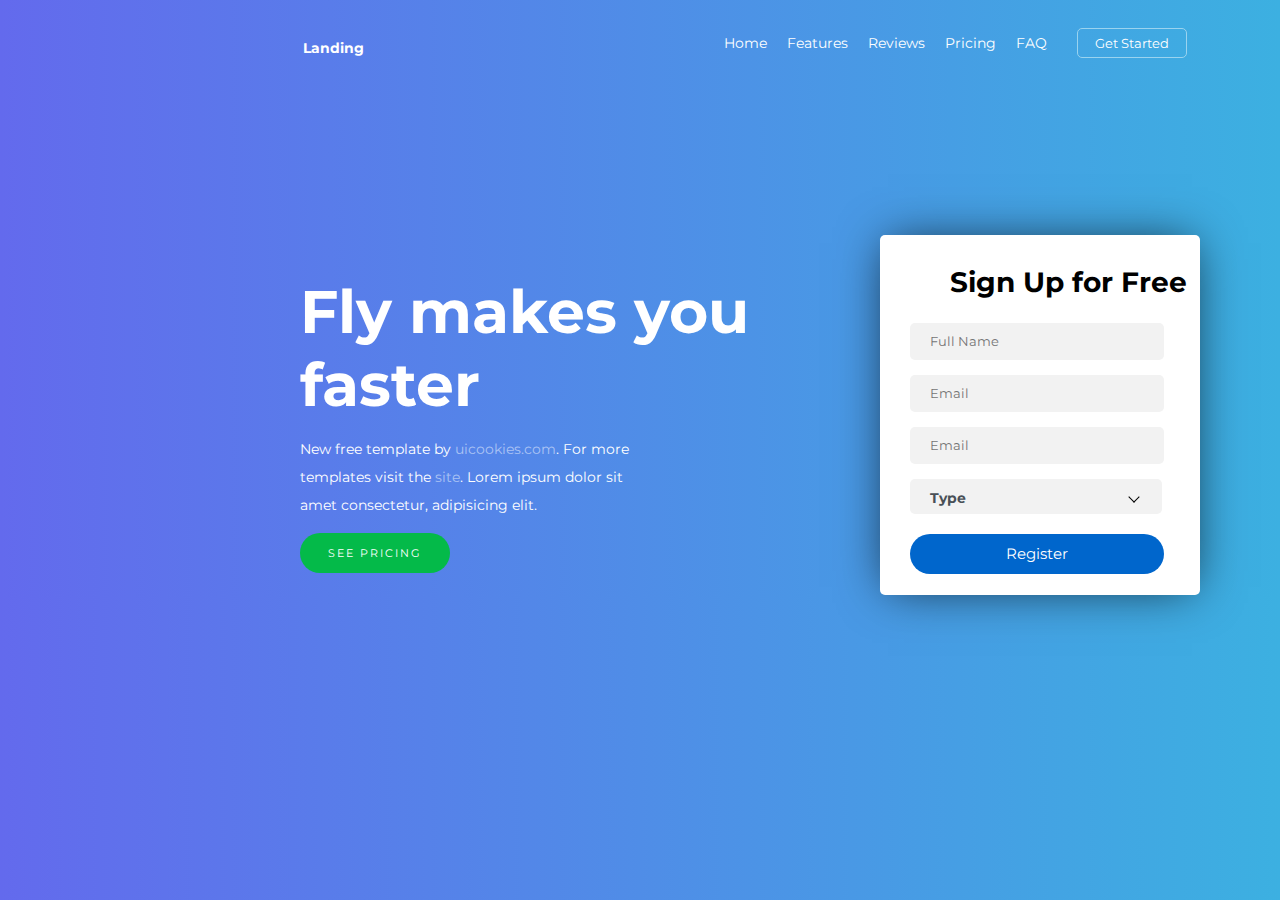
==== index.html @ 8579991d "Færdig med opgaven" ====
<!DOCTYPE html>
<html lang="en">
<head>
    <meta charset="UTF-8">
    <meta name="viewport" content="width=device-width, initial-scale=1.0">
    <meta http-equiv="X-UA-Compatible" content="ie=edge">
    <link href="https://fonts.googleapis.com/css?family=Montserrat:300&display=swap" rel="stylesheet">
    <link rel="stylesheet" href="css/style.css">
    <title>BEM CSS</title>
</head>
<body>
    <header class="header">
        <nav class="header__nav">
            <h4 class="nav--logo">Landing</h4>

            <ul class="nav--ul">
                <li class="ul--li"><a href="" class="li__anker">Home</a></li>
                <li class="ul--li"><a href="" class="li__anker">Features</a></li>
                <li class="ul--li"><a href="" class="li__anker">Reviews</a></li>
                <li class="ul--li"><a href="" class="li__anker">Pricing</a></li>
                <li class="ul--li"><a href="" class="li__anker">FAQ</a></li>
            </ul>

            <button class="nav--getstarted">Get Started</button>
        </nav>
    </header>

    <main class="main">
        <article class="main__article">
            <h1 class="article--fly">Fly makes you faster</h1>
            
            <p class="article--flytext">New free template by <span class="flytext--link">uicookies.com</span>. 
            For more templates visit the <span class="flytext--site">site</span>. 
            Lorem ipsum dolor sit amet consectetur, adipisicing elit.</p>

            <button class="article--seepricing">SEE PRICING</button>
        </article>

        <aside class="main__signup">
            <h1 class="signup__title">Sign Up for Free</h1>
            
            <form class="main__form" action="/action_page.php">
                <input type="text" name="fname" placeholder="Full Name" class="form__input" required>
                <input type="email" name="email" placeholder="Email" class="form__input" required>
                <input type="email" name="emailP" placeholder="Email" class="form__input">
                <div class="form__div">
                    <p class="div--text">Type <i class="text--arrow"></i></p>
                </div>
                <button class="form__register" type="submit" form="main__form" value="Submit">Register</button>
            </form>
        </aside>
    </main>
</body>
</html>
---- css/style.css ----
body {
    margin: 0;
    padding: 0;
    background: linear-gradient(90deg, rgba(99,106,237,1) 0%, rgba(60,176,225,1) 100%);
    font-family: 'Montserrat', sans-serif;
    font-size: 14px;
}

.header {
    margin-left: 303px;
    width: 700px;
}

.header__nav {
    margin-top: 20px;
    width: 1000px;
    display: flex;
}

.nav--logo {
    color: white;
}

.nav--ul {
    display: flex;
    margin-left: 300px;
}

.ul--li {
    margin-left: 20px;
    list-style-type: none;
    color: white;
}

.li__anker {
    text-decoration: none;
    color: white;
}

.nav--getstarted {
    width: 110px;
    height: 30px;
    margin-left: 30px;
    background-color: transparent;
    border: solid 0.5px #9AD3EF;
    margin-top: 8px;
    color: white;
    border-radius: 5px;
    outline: none;
    cursor: pointer;
    font-family: 'Montserrat', sans-serif;
}


/* Main */
.main {
    margin-left: 300px;
    width: 700px;
    margin-top: 200px;
    display: grid;
    grid-template-columns: 1fr 1fr;
}

.main__article {
    width: 500px;
}

.article--fly {
    color: white;
    font-size: 60px;
    width: 500px;
    margin: 0;
}

.article--flytext {
    color: white;
    width: 360px;
    line-height: 2;
}

.flytext--link {
    color: #ABC3F4;
    cursor: pointer;
}

.flytext--site {
    color: #ABC3F4;
    cursor: pointer;
}

.article--seepricing {
    font-size: 11px;
    width: 150px;
    height: 40px;
    background-color: #04ba49;
    color: white;
    border: none;
    border-radius: 100px;
    cursor: pointer;
    letter-spacing: 2px;
    outline: none;
    font-family: 'Montserrat', sans-serif;
}

.main__signup {
    margin-top: -40px;
    margin-left: 80px;
    width: 320px;
    height: 360px;
    background-color: white;
    box-shadow: 0px 0px 46px -8px rgba(0,0,0,0.75);
    border-radius: 5px;
}

.signup__title {
    margin-top: 30px;
    margin-left: 70px;
}

.main__form {
    margin-left: 30px;
    margin-top: -10px;
}

.form__input {
    background-color: #F2F2F2;
    padding-left: 20px;
    border: none;
    width: 232px;
    height: 35px;
    margin-top: 15px;
    border-radius: 5px;
    font-family: 'Montserrat', sans-serif;
}

.form__div {
    margin-top: 15px;
    width: 252px;
    height: 35px;
    background-color: #F2F2F2;
    border-radius: 5px;
}

.div--text {
    padding-top: 10px;
    padding-left: 20px;
    font-weight: bold;
    color: #495057;
}

.text--arrow {
    position: relative;
    border: solid black;
    border-width: 0 1px 1px 0;
    display: inline-block;
    padding: 3.5px;
    transform: rotate(45deg);
    -webkit-transform: rotate(45deg);
    margin-left: 200px;
    top: -20px;
}

.form__register {
    font-size: 15px;
    margin-top: 20px;
    width: 254px;
    height: 40px;
    background-color: #0066cc;
    color: white;
    border: none;
    border-radius: 100px;
    cursor: pointer;
    outline: none;
    font-family: 'Montserrat', sans-serif;
}
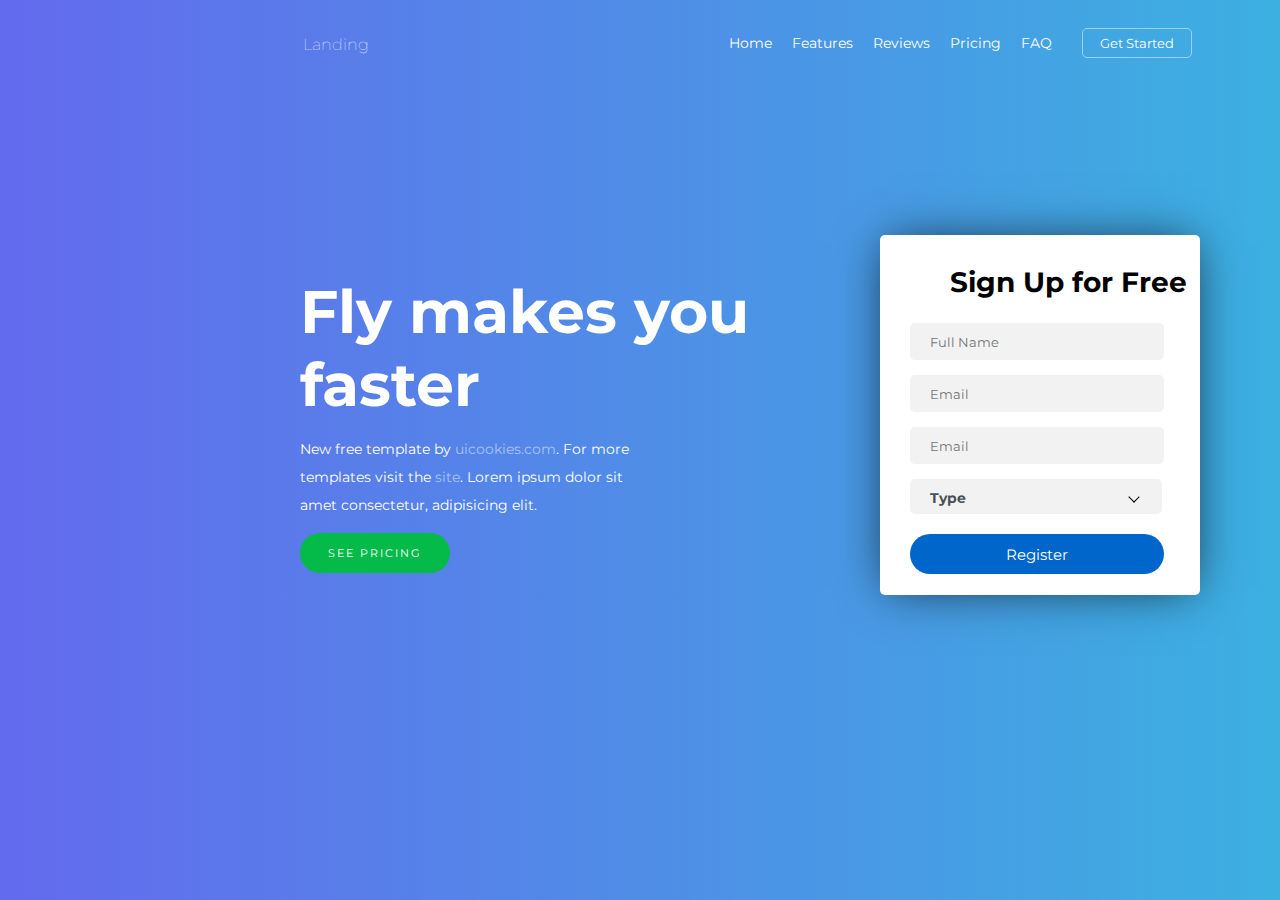
==== commit 46da0f37: "new sites added" ====
--- a/index.html
+++ b/index.html
@@ -15,9 +15,9 @@
 
             <ul class="nav--ul">
                 <li class="ul--li"><a href="" class="li__anker">Home</a></li>
-                <li class="ul--li"><a href="" class="li__anker">Features</a></li>
+                <li class="ul--li"><a href="features.html" class="li__anker">Features</a></li>
                 <li class="ul--li"><a href="" class="li__anker">Reviews</a></li>
-                <li class="ul--li"><a href="" class="li__anker">Pricing</a></li>
+                <li class="ul--li"><a href="pricing.html" class="li__anker">Pricing</a></li>
                 <li class="ul--li"><a href="" class="li__anker">FAQ</a></li>
             </ul>
 
--- a/css/style.css
+++ b/css/style.css
@@ -19,6 +19,9 @@
 
 .nav--logo {
     color: white;
+    font-size: 16px;
+    font-weight: lighter;
+    margin-top: 15px;
 }
 
 .nav--ul {
@@ -35,6 +38,7 @@
 .li__anker {
     text-decoration: none;
     color: white;
+
 }
 
 .nav--getstarted {
@@ -51,11 +55,10 @@
     font-family: 'Montserrat', sans-serif;
 }
 
-
 /* Main */
 .main {
     margin-left: 300px;
-    width: 700px;
+    width: 100px;
     margin-top: 200px;
     display: grid;
     grid-template-columns: 1fr 1fr;
